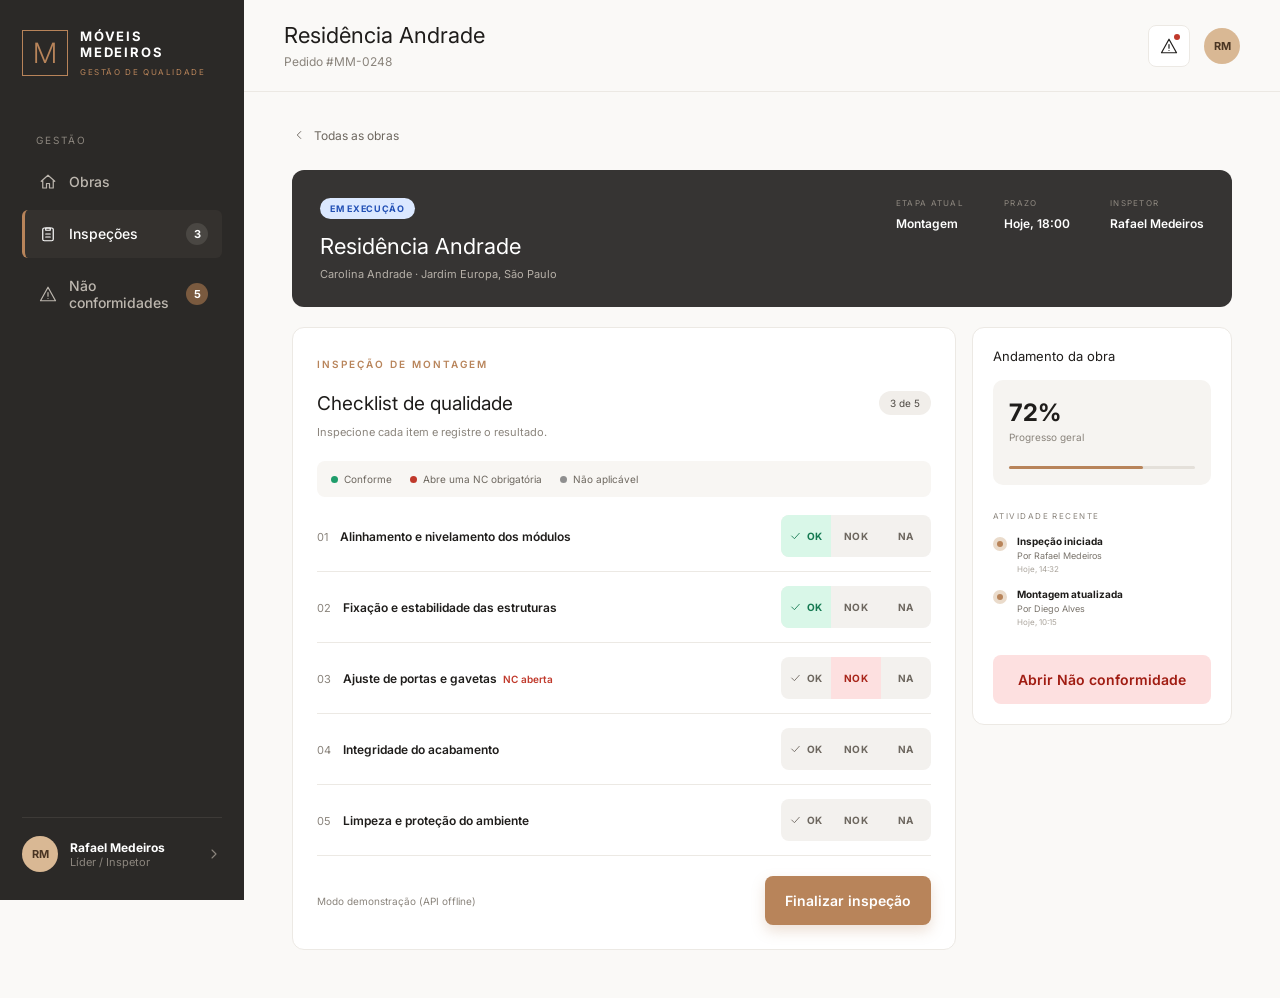
==== inspecoes.html @ 2d29cc97 "tela inspeções" ====
<!DOCTYPE html>
<html lang="pt-BR">

<head>
<meta charset="UTF-8">
<meta name="viewport" content="width=device-width, initial-scale=1">
<title>Residência Andrade · Móveis Medeiros</title>
<link rel="preconnect" href="https://fonts.googleapis.com">
<link href="https://fonts.googleapis.com/css2?family=Inter:wght@400;500;600;700&display=swap" rel="stylesheet">
<link rel="stylesheet" href="inspecoes.css">
</head>

<body>
<div class="app">

  <aside class="sidebar">
    <div class="brand">
      <div class="brand-mark">M</div>
      <div class="brand-text">
        <strong>MÓVEIS<br>MEDEIROS</strong>
        <span>GESTÃO DE QUALIDADE</span>
      </div>
    </div>

    <p class="nav-title">GESTÃO</p>
    <nav class="nav">
      <a href="#" class="nav-item">
        <svg viewBox="0 0 24 24"><path d="M3 11l9-8 9 8M5 10v10h5v-6h4v6h5V10"/></svg>
        <span>Obras</span>
      </a>
      <a href="#" class="nav-item active">
        <svg viewBox="0 0 24 24"><rect x="5" y="4" width="14" height="17" rx="2"/><path d="M9 4h6v3H9zM9 12h6M9 16h6"/></svg>
        <span>Inspeções</span>
        <b class="badge" id="badgeInsp">3</b>
      </a>
      <a href="#" class="nav-item">
        <svg viewBox="0 0 24 24"><path d="M12 3l10 18H2zM12 10v5M12 18h.01"/></svg>
        <span>Não conformidades</span>
        <b class="badge badge-brown" id="badgeNc">5</b>
      </a>
    </nav>

    <div class="user">
      <div class="avatar" id="userAvatar">RM</div>
      <div class="user-info"><strong id="userName">Rafael Medeiros</strong><span>Líder / Inspetor</span></div>
      <svg class="chev" viewBox="0 0 24 24"><path d="M9 6l6 6-6 6"/></svg>
    </div>
  </aside>

  <!-- MAAAAIINNNNNNNNNNNNNN -->
  <main class="main">
    <header class="topbar">
      <div>
        <h1 id="obraTitulo">Residência Andrade</h1>
        <p id="obraPedido">Pedido #MM-0248</p>
      </div>
      <div class="top-actions">
        <button class="icon-btn" aria-label="Alertas">
          <svg viewBox="0 0 24 24"><path d="M12 3l10 18H2zM12 10v5M12 18h.01"/></svg>
          <i class="dot"></i>
        </button>
        <div class="avatar" id="topAvatar">RM</div>
      </div>
    </header>

    <!-- //------------------------- -->
    <div class="content">
      <a href="#" class="back"><svg viewBox="0 0 24 24"><path d="M15 6l-6 6 6 6"/></svg> Todas as obras</a>

      <section class="hero">
        <div>
          <span class="status" id="obraStatus">EM EXECUÇÃO</span>
          <h2 id="heroTitulo">Residência Andrade</h2>
          <p id="heroEndereco">Carolina Andrade · Jardim Europa, São Paulo</p>
        </div>
        <dl class="meta">
          <div><dt>ETAPA ATUAL</dt><dd id="metaEtapa">Montagem</dd></div>
          <div><dt>PRAZO</dt><dd id="metaPrazo">Hoje, 18:00</dd></div>
          <div><dt>INSPETOR</dt><dd id="metaInspetor">Rafael Medeiros</dd></div>
        </dl>
      </section>

      <div class="grid">
        <section class="card checklist">
          <span class="eyebrow">INSPEÇÃO DE MONTAGEM</span>
          <div class="check-head">
            <h3>Checklist de qualidade</h3>
            <span class="counter" id="contador">0 de 0</span>
          </div>
          <p class="sub">Inspecione cada item e registre o resultado.</p>

          <div class="legend">
            <span><i class="lg ok"></i>Conforme</span>
            <span><i class="lg nok"></i>Abre uma NC obrigatória</span>
            <span><i class="lg na"></i>Não aplicável</span>
          </div>

          <ul class="items" id="itens"></ul>

          <footer class="check-foot">
            <small id="saveState">Carregando…</small>
            <button class="btn-primary" id="btnFinalizar">Finalizar inspeção</button>
          </footer>
        </section>

        <aside class="card side">
          <h4>Andamento da obra</h4>
          <div class="progress-box">
            <strong id="progPct">0%</strong>
            <span>Progresso geral</span>
            <div class="bar"><div id="progBar"></div></div>
          </div>
          <p class="side-title">ATIVIDADE RECENTE</p>
          <ul class="activity" id="atividades"></ul>
          <button class="btn-nc" id="btnNc">Abrir Não conformidade</button>
        </aside>
      </div>
    </div>
  </main>
</div>

<!-- Modal de Não conformidade -->
<div class="modal" id="modal" hidden>
  <div class="modal-box" role="dialog" aria-modal="true" aria-labelledby="modalTitulo">
    <h3 id="modalTitulo">Abrir não conformidade</h3>
    <p class="sub" id="modalItem"></p>
    <label for="ncDesc">O que foi encontrado?</label>
    <textarea id="ncDesc" rows="4" placeholder="Descreva o problema e onde ele está."></textarea>
    <label for="ncSev">Gravidade</label>
    <select id="ncSev">
      <option value="baixa">Baixa</option>
      <option value="media" selected>Média</option>
      <option value="alta">Alta</option>
    </select>
    <p class="err" id="ncErr" hidden></p>
    <div class="modal-actions">
      <button class="btn-ghost" id="ncCancel">Cancelar</button>
      <button class="btn-primary" id="ncSave">Registrar NC</button>
    </div>
  </div>
</div>

<div class="toast" id="toast" hidden></div>
<script src="inspecoes.js"></script>
</body>
</html>
---- inspecoes.css ----
:root{
  --side:#2b2927; --side-2:#34312e; --bg:#faf9f7; --card:#fff; --line:#ece9e4;
  --ink:#1f1d1b; --muted:#8a847c; --brand:#b8845a; --brand-dark:#a2714a; --brand-soft:#d9b894;
  --ok:#1f9d6b; --ok-bg:#d9f7e8; --nok:#c0392b; --nok-bg:#fde0e0; --na:#8f8f8f;
  --hero:#363433;
}
*{box-sizing:border-box;margin:0;padding:0}
body{font-family:Inter,system-ui,sans-serif;background:var(--bg);color:var(--ink);font-size:14px}
svg{width:18px;height:18px;fill:none;stroke:currentColor;stroke-width:1.6;stroke-linecap:round;stroke-linejoin:round;flex:none}
button{font:inherit;cursor:pointer;border:0;background:none;color:inherit}
:focus-visible{outline:2px solid var(--brand);outline-offset:2px}

.app{display:grid;grid-template-columns:244px 1fr;min-height:100vh}

/* Sidebar */
.sidebar{background:var(--side);color:#d8d3cc;padding:28px 22px;display:flex;flex-direction:column;position:sticky;top:0;height:100vh}
.brand{display:flex;gap:12px;align-items:center;margin-bottom:56px}
.brand-mark{width:46px;height:46px;border:1.5px solid var(--brand);color:var(--brand);display:grid;place-items:center;font-size:28px;font-weight:300}
.brand-text strong{display:block;color:#fff;font-size:13px;letter-spacing:.14em;line-height:1.25}
.brand-text span{font-size:8px;letter-spacing:.2em;color:var(--brand)}
.nav-title{font-size:10px;letter-spacing:.2em;color:#8c867e;margin:0 0 14px 14px}
.nav{display:flex;flex-direction:column;gap:6px}
.nav-item{display:flex;align-items:center;gap:12px;padding:13px 14px;border-radius:6px;color:#bdb7af;text-decoration:none;font-weight:500;border-left:3px solid transparent}
.nav-item:hover{background:var(--side-2)}
.nav-item.active{background:var(--side-2);color:#fff;border-left-color:var(--brand)}
.badge{margin-left:auto;font-size:11px;min-width:22px;height:22px;border-radius:11px;display:grid;place-items:center;background:#4a4743;color:#fff}
.badge-brown{background:#7a5a3f}
.user{margin-top:auto;display:flex;align-items:center;gap:12px;padding-top:18px;border-top:1px solid #3d3a37}
.user-info{display:flex;flex-direction:column;min-width:0}
.user-info strong{font-size:12px;color:#fff}
.user-info span{font-size:11px;color:#8c867e}
.chev{margin-left:auto;color:#8c867e;width:16px}
.avatar{width:36px;height:36px;border-radius:50%;background:var(--brand-soft);color:#4a3523;font-size:11px;font-weight:700;display:grid;place-items:center;flex:none}

/* Topbar */
.topbar{display:flex;justify-content:space-between;align-items:center;padding:22px 40px;background:var(--bg);border-bottom:1px solid var(--line)}
.topbar h1{font-size:22px;font-weight:400}
.topbar p{font-size:12px;color:var(--muted);margin-top:6px}
.top-actions{display:flex;align-items:center;gap:14px}
.icon-btn{position:relative;width:42px;height:42px;border:1px solid var(--line);background:#fff;border-radius:8px;display:grid;place-items:center}
.icon-btn .dot{position:absolute;top:8px;right:9px;width:6px;height:6px;border-radius:50%;background:var(--nok)}

.content{padding:34px 48px 48px;}
.back{display:inline-flex;align-items:center;gap:8px;font-size:12px;color:#6d675f;text-decoration:none;margin-bottom:26px}
.back svg{width:14px}

/* Hero */
.hero{background:var(--hero);color:#fff;border-radius:12px;padding:28px 28px 26px;display:flex;justify-content:space-between;gap:24px;flex-wrap:wrap}
.status{display:inline-block;background:#dbe8ff;color:#2250b5;font-size:9px;font-weight:700;letter-spacing:.08em;padding:5px 10px;border-radius:99px}
.status.concluida{background:#d9f7e8;color:#157a52}
.hero h2{font-size:22px;font-weight:400;margin:14px 0 8px}
.hero p{font-size:11px;color:#b6b0a8}
.meta{display:flex;gap:40px;align-self:flex-start}
.meta dt{font-size:8px;letter-spacing:.16em;color:#8f8981;margin-bottom:8px}
.meta dd{font-size:12px;font-weight:600}

/* Grid */
.grid{display:grid;grid-template-columns:1fr 260px;gap:16px;margin-top:20px;align-items:start}
.card{background:var(--card);border:1px solid var(--line);border-radius:12px}
.checklist{padding:26px 24px 24px}
.eyebrow{font-size:10px;font-weight:600;letter-spacing:.2em;color:var(--brand)}
.check-head{display:flex;justify-content:space-between;align-items:center;margin:20px 0 10px}
.check-head h3{font-size:19px;font-weight:400}
.counter{font-size:10px;background:#f1eeea;border-radius:99px;padding:6px 11px;color:#4d4842}
.sub{font-size:11px;color:var(--muted)}
.legend{display:flex;gap:18px;background:#f8f6f3;border-radius:8px;padding:12px 14px;margin:22px 0 4px;font-size:10px;color:#6d675f}
.legend span{display:flex;align-items:center;gap:6px}
.lg{width:7px;height:7px;border-radius:50%}
.lg.ok{background:var(--ok)}.lg.nok{background:var(--nok)}.lg.na{background:var(--na)}

.items{list-style:none}
.item{display:flex;justify-content:space-between;align-items:center;gap:16px;padding:14px 0;border-bottom:1px solid var(--line)}
.item-label{display:flex;gap:12px;align-items:baseline;font-size:12px;font-weight:600}
.item-label .n{font-weight:400;color:var(--muted);font-size:11px}
.item-label .nc-tag{font-size:10px;font-weight:600;color:var(--nok);margin-left:6px}
.seg{display:flex;background:#f3f1ee;border-radius:8px;padding:0;overflow:hidden;flex:none}
.seg button{width:50px;height:42px;font-size:10px;font-weight:700;color:#6d675f;display:flex;align-items:center;justify-content:center;gap:5px;letter-spacing:.04em;transition:background .15s,color .15s}
.seg button svg{width:13px}
.seg button:hover{background:#eae7e2}
.seg button.on.ok{background:var(--ok-bg);color:#157a52}
.seg button.on.nok{background:var(--nok-bg);color:#a9261b}
.seg button.on.na{background:#e6e6e6;color:#555}
.check-foot{display:flex;justify-content:space-between;align-items:center;margin-top:20px}
.check-foot small{font-size:10px;color:var(--muted)}
.btn-primary{background:var(--brand);color:#fff;font-weight:600;padding:16px 20px;border-radius:8px;box-shadow:0 6px 14px rgba(184,132,90,.25);transition:background .15s}
.btn-primary:hover{background:var(--brand-dark)}
.btn-primary:disabled{opacity:.6;cursor:wait}

/* Side */
.side{padding:20px}
.side h4{font-size:13px;font-weight:400;margin-bottom:16px}
.progress-box{background:#f6f4f1;border-radius:10px;padding:18px 16px 16px}
.progress-box strong{font-size:24px;display:block}
.progress-box span{font-size:10px;color:var(--muted)}
.bar{height:3px;background:#e4e0da;border-radius:2px;margin-top:22px}
.bar div{height:100%;background:var(--brand);border-radius:2px;transition:width .4s}
.side-title{font-size:8px;letter-spacing:.18em;color:var(--muted);margin:26px 0 14px}
.activity{list-style:none;display:flex;flex-direction:column;gap:14px}
.activity li{display:flex;gap:10px}
.activity i{width:14px;height:14px;border-radius:50%;background:#eadbcb;position:relative;flex:none;margin-top:2px}
.activity i::after{content:"";position:absolute;inset:4px;border-radius:50%;background:var(--brand)}
.activity b{display:block;font-size:10px}
.activity span,.activity time{display:block;font-size:9px;color:#7a746c;margin-top:3px}
.activity time{font-size:8px;color:#aaa49c}
.btn-nc{width:100%;margin-top:28px;background:var(--nok-bg);color:#a01c12;font-weight:600;padding:16px;border-radius:8px}
.btn-nc:hover{background:#fbcfcf}

/* Modal / toast */
.modal{position:fixed;inset:0;background:rgba(31,29,27,.55);display:grid;place-items:center;padding:20px;z-index:20}
.modal[hidden],.toast[hidden]{display:none}
.modal-box{background:#fff;border-radius:12px;padding:26px;width:min(440px,100%)}
.modal-box h3{font-size:18px;font-weight:500;margin-bottom:6px}
.modal-box label{display:block;font-size:11px;font-weight:600;margin:18px 0 6px}
.modal-box textarea,.modal-box select{width:100%;font:inherit;font-size:13px;padding:10px 12px;border:1px solid #ddd8d1;border-radius:8px;background:#fff}
.err{color:var(--nok);font-size:11px;margin-top:10px}
.modal-actions{display:flex;justify-content:flex-end;gap:10px;margin-top:22px}
.btn-ghost{padding:14px 18px;border-radius:8px;font-weight:600;color:#6d675f}
.btn-ghost:hover{background:#f3f1ee}
.modal-actions .btn-primary{padding:14px 18px}
.toast{position:fixed;bottom:24px;left:50%;transform:translateX(-50%);background:var(--ink);color:#fff;padding:12px 18px;border-radius:8px;font-size:12px;z-index:30}

@media (max-width:1000px){
  .app{grid-template-columns:1fr}
  .sidebar{display:none}
  .grid{grid-template-columns:1fr}
  .content{padding:24px 20px}
  .topbar{padding:18px 20px}
  .meta{gap:24px}
  .legend{flex-wrap:wrap}
}
@media (prefers-reduced-motion:reduce){*{transition:none!important}}
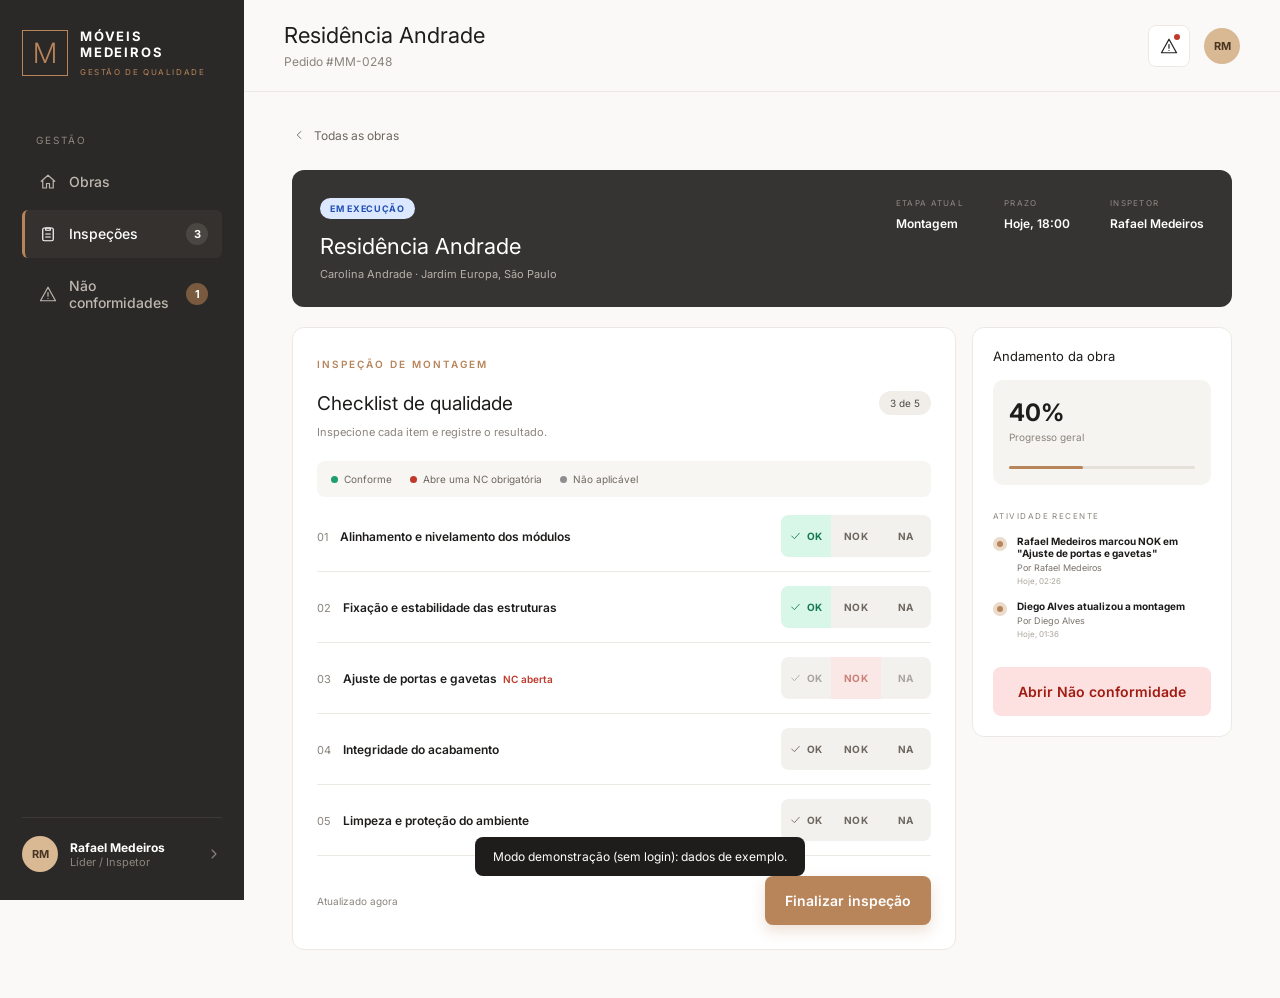
==== commit 9af7329b: "correção tela inspeções" ====
--- a/inspecoes.html
+++ b/inspecoes.html
@@ -1,6 +1,5 @@
 <!DOCTYPE html>
 <html lang="pt-BR">
-
 <head>
 <meta charset="UTF-8">
 <meta name="viewport" content="width=device-width, initial-scale=1">
@@ -9,7 +8,6 @@
 <link href="https://fonts.googleapis.com/css2?family=Inter:wght@400;500;600;700&display=swap" rel="stylesheet">
 <link rel="stylesheet" href="inspecoes.css">
 </head>
-
 <body>
 <div class="app">
 
@@ -47,7 +45,6 @@
     </div>
   </aside>
 
-  <!-- MAAAAIINNNNNNNNNNNNNN -->
   <main class="main">
     <header class="topbar">
       <div>
@@ -63,7 +60,6 @@
       </div>
     </header>
 
-    <!-- //------------------------- -->
     <div class="content">
       <a href="#" class="back"><svg viewBox="0 0 24 24"><path d="M15 6l-6 6 6 6"/></svg> Todas as obras</a>
 
@@ -124,18 +120,27 @@
   <div class="modal-box" role="dialog" aria-modal="true" aria-labelledby="modalTitulo">
     <h3 id="modalTitulo">Abrir não conformidade</h3>
     <p class="sub" id="modalItem"></p>
-    <label for="ncDesc">O que foi encontrado?</label>
-    <textarea id="ncDesc" rows="4" placeholder="Descreva o problema e onde ele está."></textarea>
-    <label for="ncSev">Gravidade</label>
-    <select id="ncSev">
-      <option value="baixa">Baixa</option>
-      <option value="media" selected>Média</option>
-      <option value="alta">Alta</option>
-    </select>
+    <div class="form-grid">
+      <div class="full"><label for="ncTitulo">Título (ponto com problema)</label>
+        <input id="ncTitulo" type="text" maxlength="150" placeholder="Ex.: Porta do armário superior da cozinha"></div>
+      <div class="full"><label for="ncDesc">Descrição técnica</label>
+        <textarea id="ncDesc" rows="3" maxlength="2000" placeholder="Descreva o problema e onde ele está."></textarea></div>
+      <div><label for="ncCausa">Causa-raiz</label>
+        <select id="ncCausa"></select></div>
+      <div><label for="ncPrazo">Prazo</label>
+        <input id="ncPrazo" type="datetime-local"></div>
+      <div class="full"><label for="ncAcao">Ação corretiva necessária</label>
+        <textarea id="ncAcao" rows="2" maxlength="2000" placeholder="O que precisa ser feito para corrigir?"></textarea></div>
+      <div class="full"><label for="ncResp">Funcionário responsável pela correção</label>
+        <select id="ncResp"></select></div>
+      <div class="full"><label for="ncFoto">Foto da não conformidade</label>
+        <input id="ncFoto" type="file" accept="image/*" capture="environment">
+        <img id="ncFotoPrev" class="foto-prev" alt="Pré-visualização da foto" hidden></div>
+    </div>
     <p class="err" id="ncErr" hidden></p>
     <div class="modal-actions">
-      <button class="btn-ghost" id="ncCancel">Cancelar</button>
-      <button class="btn-primary" id="ncSave">Registrar NC</button>
+      <button class="btn-ghost" id="ncCancel" type="button">Cancelar</button>
+      <button class="btn-primary" id="ncSave" type="button">Registrar NC</button>
     </div>
   </div>
 </div>
@@ -143,4 +148,4 @@
 <div class="toast" id="toast" hidden></div>
 <script src="inspecoes.js"></script>
 </body>
-</html>
+</html>
--- a/inspecoes.css
+++ b/inspecoes.css
@@ -40,7 +40,7 @@
 .icon-btn{position:relative;width:42px;height:42px;border:1px solid var(--line);background:#fff;border-radius:8px;display:grid;place-items:center}
 .icon-btn .dot{position:absolute;top:8px;right:9px;width:6px;height:6px;border-radius:50%;background:var(--nok)}
 
-.content{padding:34px 48px 48px;}
+.content{padding:34px 48px 48px;max-width:1280px}
 .back{display:inline-flex;align-items:center;gap:8px;font-size:12px;color:#6d675f;text-decoration:none;margin-bottom:26px}
 .back svg{width:14px}
 
@@ -108,16 +108,17 @@
 /* Modal / toast */
 .modal{position:fixed;inset:0;background:rgba(31,29,27,.55);display:grid;place-items:center;padding:20px;z-index:20}
 .modal[hidden],.toast[hidden]{display:none}
-.modal-box{background:#fff;border-radius:12px;padding:26px;width:min(440px,100%)}
+.modal-box{background:#fff;border-radius:12px;padding:26px;width:min(600px,100%);max-height:92vh;overflow-y:auto}
 .modal-box h3{font-size:18px;font-weight:500;margin-bottom:6px}
 .modal-box label{display:block;font-size:11px;font-weight:600;margin:18px 0 6px}
-.modal-box textarea,.modal-box select{width:100%;font:inherit;font-size:13px;padding:10px 12px;border:1px solid #ddd8d1;border-radius:8px;background:#fff}
+.modal-box textarea,.modal-box select,.modal-box input[type=text],.modal-box input[type=date],.modal-box input[type=file], #ncPrazo{width:100%;font:inherit;font-size:13px;padding:10px 12px;border:1px solid #ddd8d1;border-radius:8px;background:#fff}
 .err{color:var(--nok);font-size:11px;margin-top:10px}
 .modal-actions{display:flex;justify-content:flex-end;gap:10px;margin-top:22px}
 .btn-ghost{padding:14px 18px;border-radius:8px;font-weight:600;color:#6d675f}
 .btn-ghost:hover{background:#f3f1ee}
 .modal-actions .btn-primary{padding:14px 18px}
 .toast{position:fixed;bottom:24px;left:50%;transform:translateX(-50%);background:var(--ink);color:#fff;padding:12px 18px;border-radius:8px;font-size:12px;z-index:30}
+
 
 @media (max-width:1000px){
   .app{grid-template-columns:1fr}
@@ -128,4 +129,15 @@
   .meta{gap:24px}
   .legend{flex-wrap:wrap}
 }
-@media (prefers-reduced-motion:reduce){*{transition:none!important}}+@media (prefers-reduced-motion:reduce){*{transition:none!important}}
+
+.form-grid{display:grid;grid-template-columns:1fr 1fr;gap:0 16px}
+.form-grid .full{grid-column:1/-1}
+.modal-box textarea{resize:vertical}
+.foto-prev{display:block;max-width:100%;max-height:160px;margin-top:10px;border-radius:8px;border:1px solid var(--line)}
+@media (max-width:560px){.form-grid{grid-template-columns:1fr}}
+
+.login-box{width:min(380px,100%)}
+.login-box input{width:100%;font:inherit;font-size:13px;padding:10px 12px;border:1px solid #ddd8d1;border-radius:8px}
+.seg button:disabled{cursor:not-allowed;opacity:.55}
+.btn-primary[hidden]{display:none}
